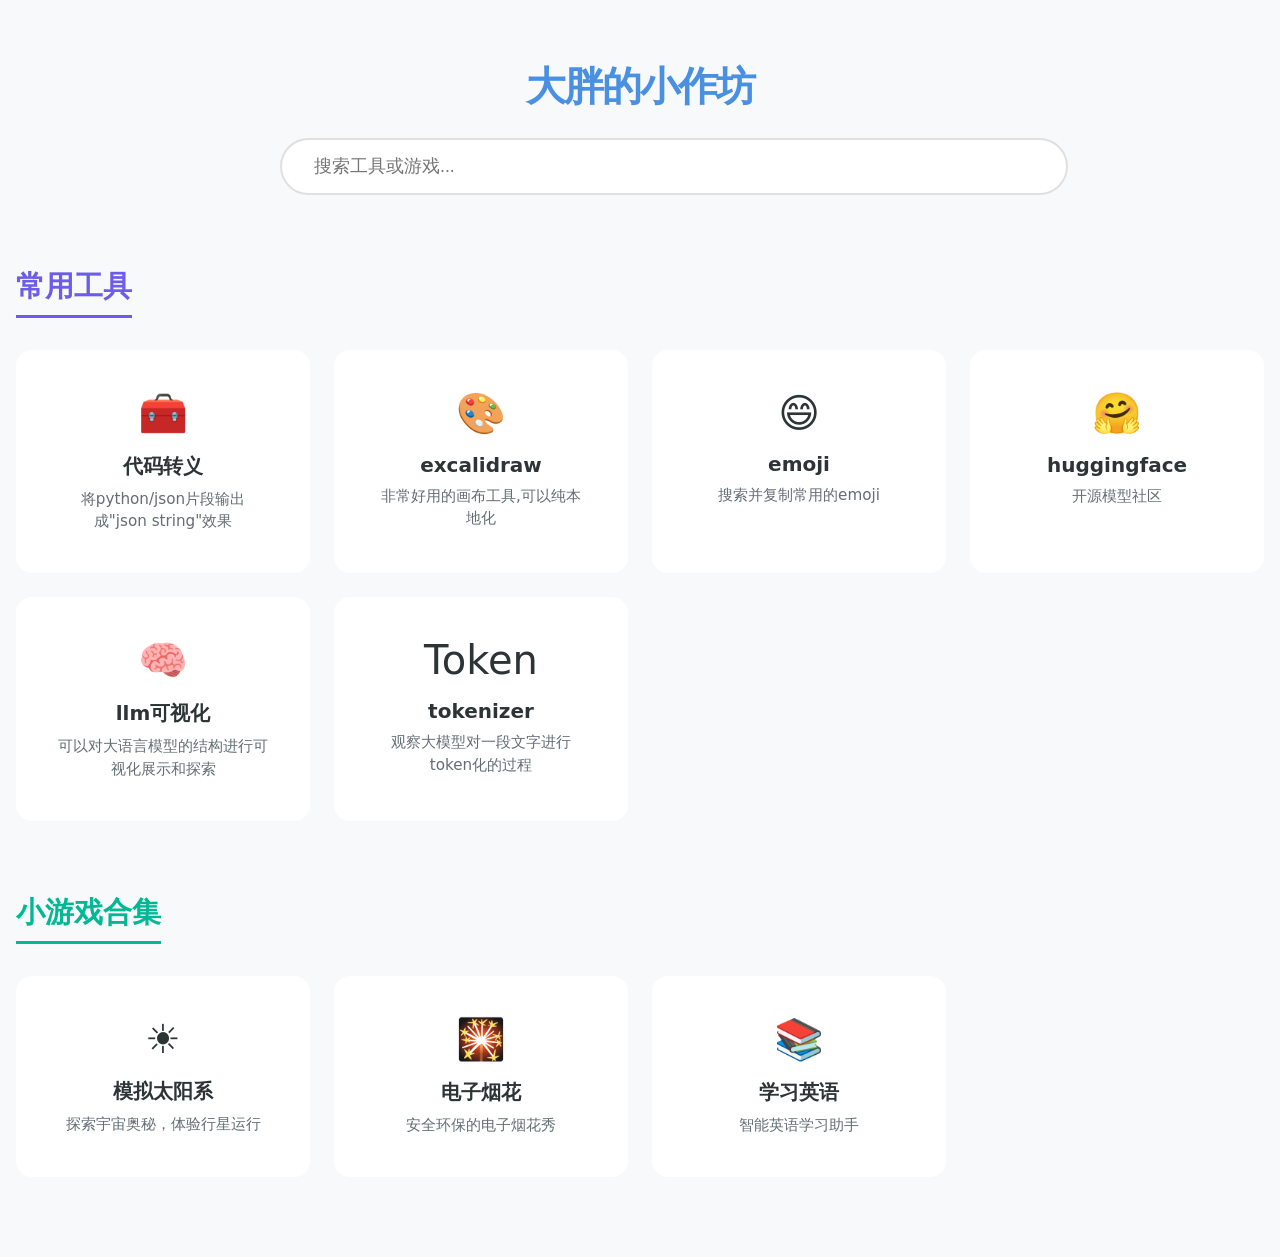
==== index.html @ 6742f0ff "Update index.html" ====
<!DOCTYPE html>
<html lang="zh-CN">
<head>
    <meta charset="UTF-8">
    <meta name="viewport" content="width=device-width, initial-scale=1.0">
    <title>大胖的小作坊-收集/制作好玩的工具、小游戏</title>
    <style>
        :root {
            --primary-color: #4a90e2;
            --tool-color: #6c5ce7;
            --game-color: #00b894;
            --text-light: #ffffff;
        }

        body {
            font-family: 'Segoe UI', system-ui, sans-serif;
            max-width: 1280px;
            margin: 0 auto;
            padding: 2rem 1rem;
            background: #f8f9fa;
            color: #2d3436;
        }

        header {
            text-align: center;
            margin-bottom: 3rem;
        }

        h1 {
            font-size: 2.5rem;
            color: var(--primary-color);
            margin-bottom: 1.5rem;
            font-weight: 600;
            letter-spacing: -0.05em;
        }

        .search-container {
            max-width: 720px;
            margin: 0 auto 3rem;
            position: relative;
        }

        #search {
            width: 100%;
            padding: 1rem 2rem;
            border: 2px solid #e0e0e0;
            border-radius: 50px;
            font-size: 1.1rem;
            transition: all 0.3s ease;
            background: #ffffff;
        }

        #search:focus {
            outline: none;
            border-color: var(--primary-color);
            box-shadow: 0 4px 12px rgba(74, 144, 226, 0.15);
        }

        .category-section {
            margin-bottom: 3rem;
        }

        .category-title {
            font-size: 1.8rem;
            margin-bottom: 2rem;
            padding-bottom: 0.5rem;
            border-bottom: 3px solid;
            display: inline-block;
        }

        .category-tools .category-title {
            color: var(--tool-color);
            border-color: var(--tool-color);
        }

        .category-games .category-title {
            color: var(--game-color);
            border-color: var(--game-color);
        }

        .cards-container {
            display: grid;
            grid-template-columns: repeat(auto-fill, minmax(280px, 1fr));
            gap: 1.5rem;
        }

        .card {
            background: white;
            border-radius: 16px;
            padding: 1.5rem;
            transition: transform 0.2s, box-shadow 0.2s;
            cursor: pointer;
            text-decoration: none;
            color: inherit;
            position: relative;
            overflow: hidden;
        }

        .card::before {
            content: '';
            position: absolute;
            top: 0;
            left: 0;
            width: 100%;
            height: 4px;
            background: linear-gradient(90deg, var(--category-color), transparent);
        }

        .card-tool {
            --category-color: var(--tool-color);
        }

        .card-game {
            --category-color: var(--game-color);
        }

        .card:hover {
            transform: translateY(-5px);
            box-shadow: 0 12px 24px rgba(0, 0, 0, 0.08);
        }

        .card-content {
            text-align: center;
            padding: 1rem;
        }

        .card-icon {
            font-size: 2.5rem;
            margin-bottom: 1rem;
            color: var(--category-color);
        }

        .card-title {
            font-size: 1.25rem;
            margin: 0 0 0.5rem;
            font-weight: 600;
            color: var(--category-color);
        }

        .card-desc {
            color: #636e72;
            font-size: 0.95rem;
            line-height: 1.5;
            margin: 0;
        }

        .no-results {
            text-align: center;
            grid-column: 1 / -1;
            padding: 4rem;
            color: #636e72;
            font-size: 1.1rem;
        }
    </style>
</head>
<body>
    <header>
        <h1>大胖的小作坊</h1>
        <div class="search-container">
            <input type="text" id="search" placeholder="搜索工具或游戏..." oninput="filterItems()">
        </div>
    </header>

    <main>
        <section class="category-section category-tools">
            <h2 class="category-title">常用工具</h2>
            <div class="cards-container" id="tools-container"></div>
        </section>

        <section class="category-section category-games">
            <h2 class="category-title">小游戏合集</h2>
            <div class="cards-container" id="games-container"></div>
        </section>
    </main>

    <script>
        // 数据源
        const items = [
            {
                name: "模拟太阳系",
                href: "solar_system.html",
                category: "games",
                desc: "探索宇宙奥秘，体验行星运行",
                icon: "☀️"
            },
            {
                name: "电子烟花",
                href: "fireworks.html",
                category: "games",
                desc: "安全环保的电子烟花秀",
                icon: "🎇"
            },
            {
                name: "学习英语",
                href: "learn_english.html",
                category: "games",
                desc: "智能英语学习助手",
                icon: "📚️"
            },
            {
                name: "代码转义",
                href: "code_escape.html",
                category: "tools",
                desc: "将python/json片段输出成\"json string\"效果",
                icon: "🧰"
            },
            {
                name: "excalidraw",
                href: "https://excalidraw.com/",
                category: "tools",
                desc: "非常好用的画布工具,可以纯本地化",
                icon: "🎨"
            },
            {
                name: "emoji",
                href: "https://emoji6.com/emojiall/",
                category: "tools",
                desc: "搜索并复制常用的emoji",
                icon: "😄"
            },
            {
                name: "huggingface",
                href: "https://huggingface.co/",
                category: "tools",
                desc: "开源模型社区",
                icon: "🤗"
            },
            {
                name: "llm可视化",
                href: "https://bbycroft.net/llm",
                category: "tools",
                desc: "可以对大语言模型的结构进行可视化展示和探索",
                icon: "🧠"
            },
            {
                name: "tokenizer",
                href: "https://tiktokenizer.vercel.app/",
                category: "tools",
                desc: "观察大模型对一段文字进行token化的过程",
                icon: "Token"
            }
        ];

        // 生成卡片
        function createCard(item) {
            const card = document.createElement('a');
            card.className = `card card-${item.category}`;
            card.href = item.href;
            card.innerHTML = `
                <div class="card-content">
                    <div class="card-icon">${item.icon}</div>
                    <h3 class="card-title">${item.name}</h3>
                    <p class="card-desc">${item.desc}</p>
                </div>
            `;
            return card;
        }

        // 显示所有项目
        function displayItems() {
            const toolsContainer = document.getElementById('tools-container');
            const gamesContainer = document.getElementById('games-container');

            items.forEach(item => {
                const card = createCard(item);
                if (item.category === 'tools') {
                    toolsContainer.appendChild(card);
                } else {
                    gamesContainer.appendChild(card);
                }
            });
        }

        // 过滤项目
        function filterItems() {
            const searchTerm = document.getElementById('search').value.toLowerCase();
            const allCards = document.querySelectorAll('.card');
            let visibleCount = 0;

            allCards.forEach(card => {
                const title = card.querySelector('.card-title').textContent.toLowerCase();
                const desc = card.querySelector('.card-desc').textContent.toLowerCase();
                const match = title.includes(searchTerm) || desc.includes(searchTerm);
                
                card.style.display = match ? 'block' : 'none';
                if (match) visibleCount++;
            });

            handleNoResults(visibleCount);
        }

        // 处理无结果状态
        function handleNoResults(visibleCount) {
            const containers = document.querySelectorAll('.cards-container');
            containers.forEach(container => {
                let existingMessage = container.querySelector('.no-results');
                
                if (visibleCount === 0 && !existingMessage) {
                    const message = document.createElement('div');
                    message.className = 'no-results';
                    message.textContent = '未找到匹配结果';
                    container.appendChild(message);
                } else if (existingMessage) {
                    existingMessage.remove();
                }
            });
        }

        // 初始化
        window.onload = displayItems;
    </script>
</body>
</html>
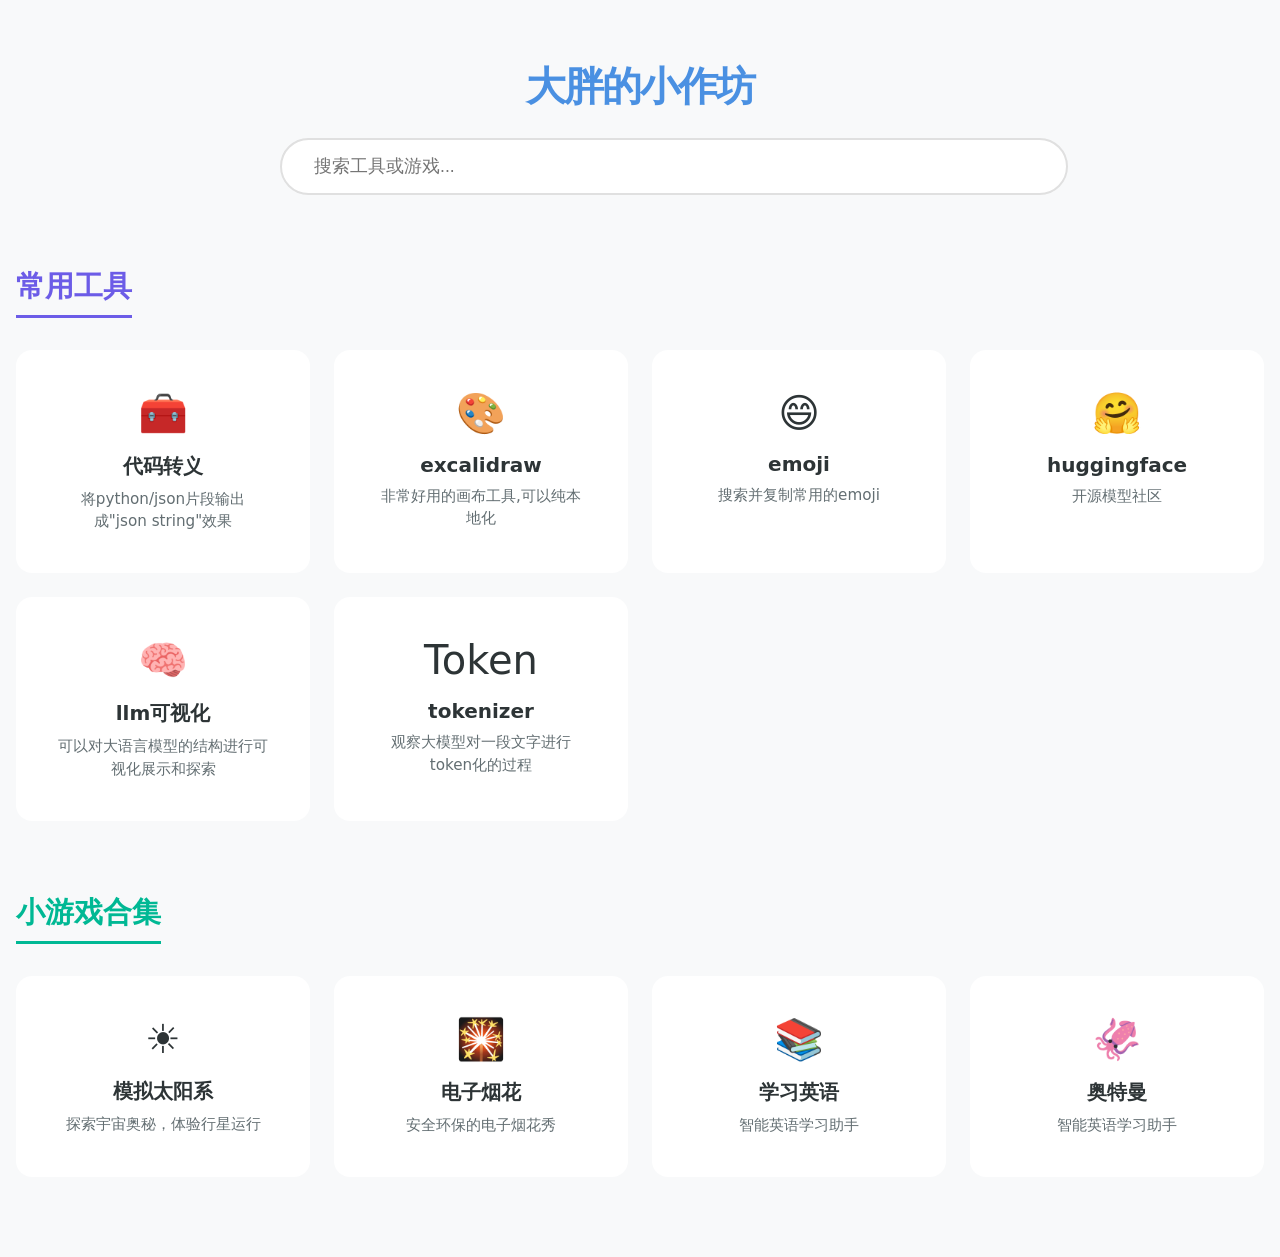
==== commit 7c8ce72c: "Update index.html" ====
--- a/index.html
+++ b/index.html
@@ -196,6 +196,13 @@
                 category: "games",
                 desc: "智能英语学习助手",
                 icon: "📚️"
+            },
+            {
+                name: "奥特曼",
+                href: "learn_english.html",
+                category: "games",
+                desc: "智能英语学习助手",
+                icon: "🦑"
             },
             {
                 name: "代码转义",
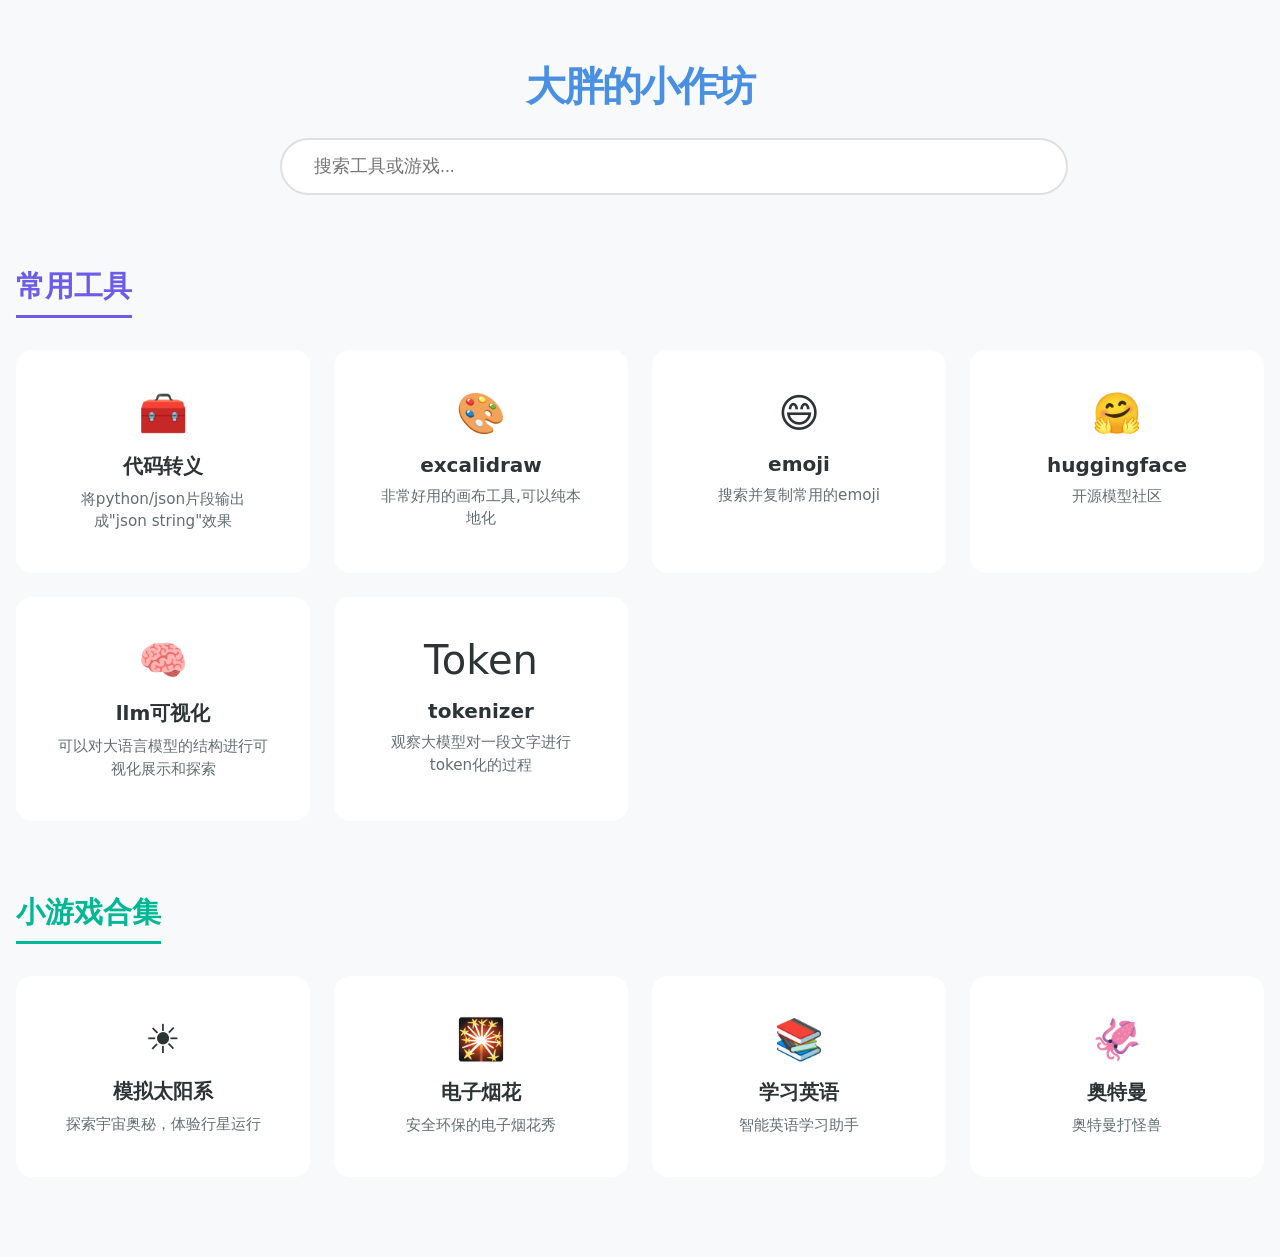
==== commit 9cec9b19: "Update index.html" ====
--- a/index.html
+++ b/index.html
@@ -199,9 +199,9 @@
             },
             {
                 name: "奥特曼",
-                href: "learn_english.html",
+                href: "ultman.html",
                 category: "games",
-                desc: "智能英语学习助手",
+                desc: "奥特曼打怪兽",
                 icon: "🦑"
             },
             {
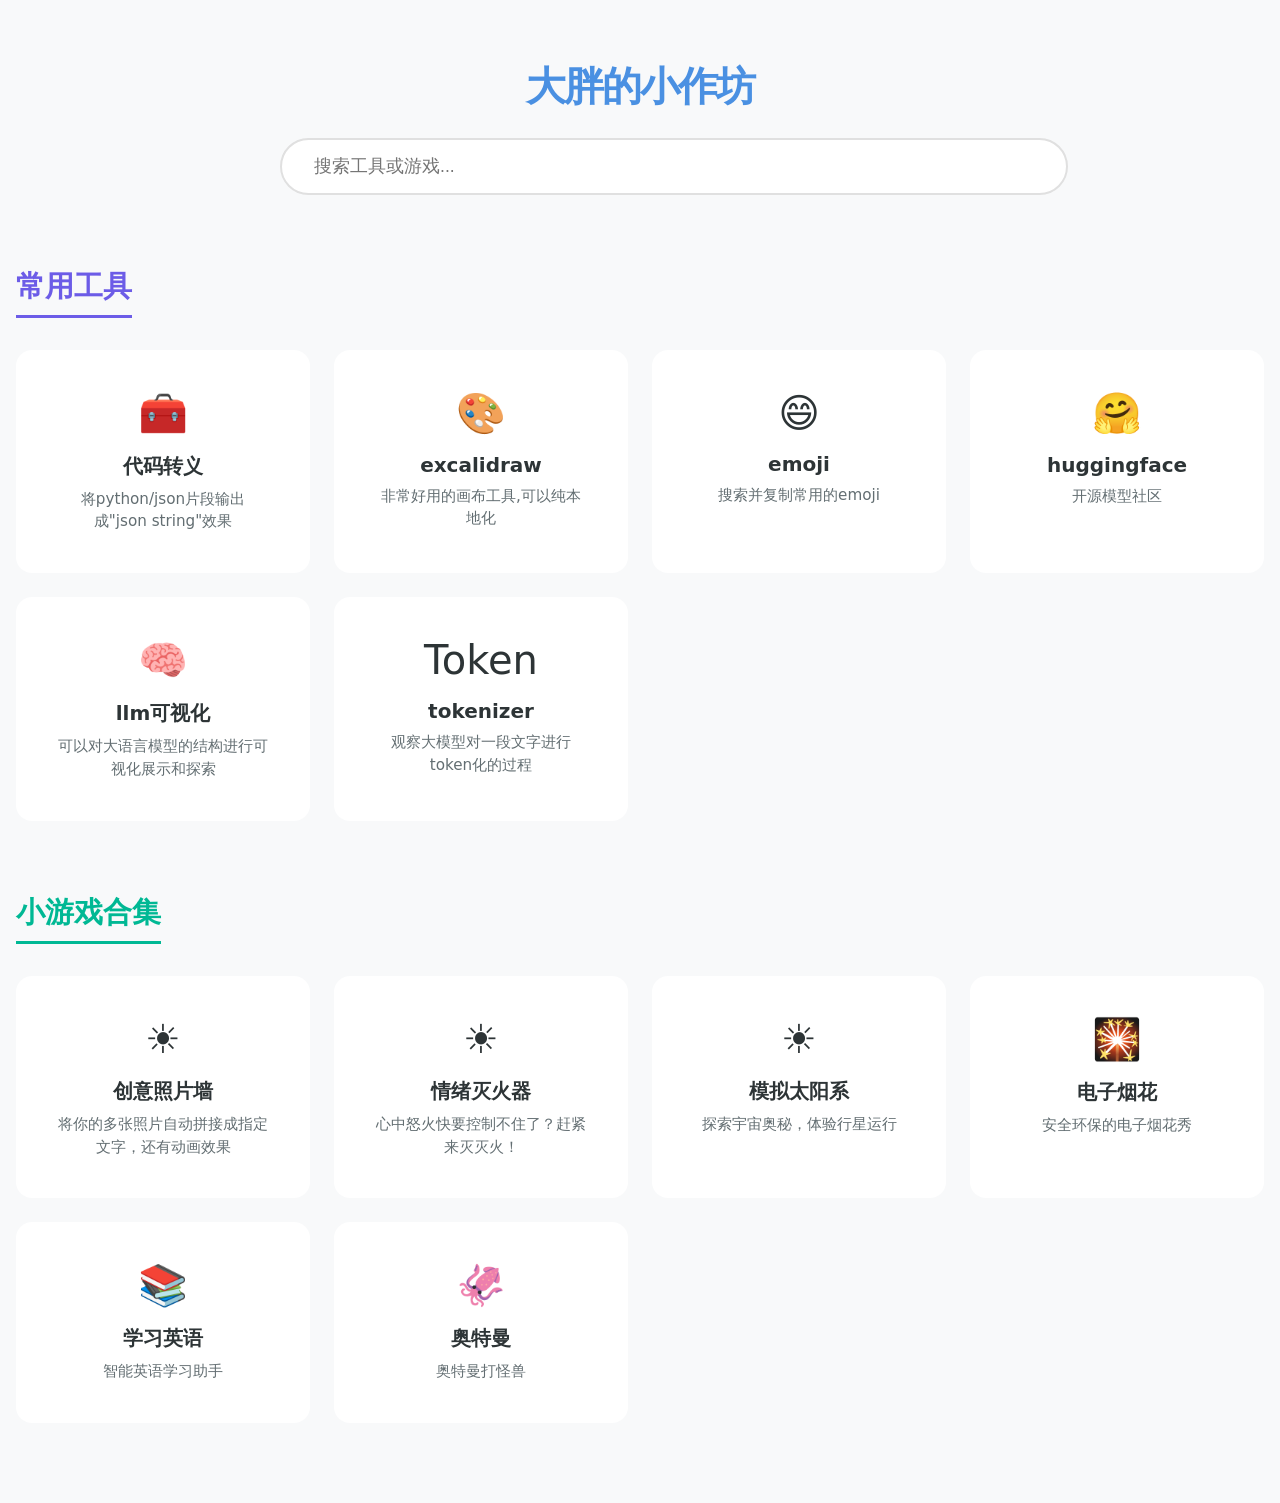
==== commit 80ca37b4: "Update index.html 增加 情绪灭火器和创意照片墙" ====
--- a/index.html
+++ b/index.html
@@ -176,6 +176,20 @@
     <script>
         // 数据源
         const items = [
+            {
+                name: "创意照片墙",
+                href: "dynamic_image_words.html",
+                category: "games",
+                desc: "将你的多张照片自动拼接成指定文字，还有动画效果",
+                icon: "☀️"
+            },
+            {
+                name: "情绪灭火器",
+                href: "emotion_extinguisher.html",
+                category: "games",
+                desc: "心中怒火快要控制不住了？赶紧来灭灭火！",
+                icon: "☀️"
+            },
             {
                 name: "模拟太阳系",
                 href: "solar_system.html",
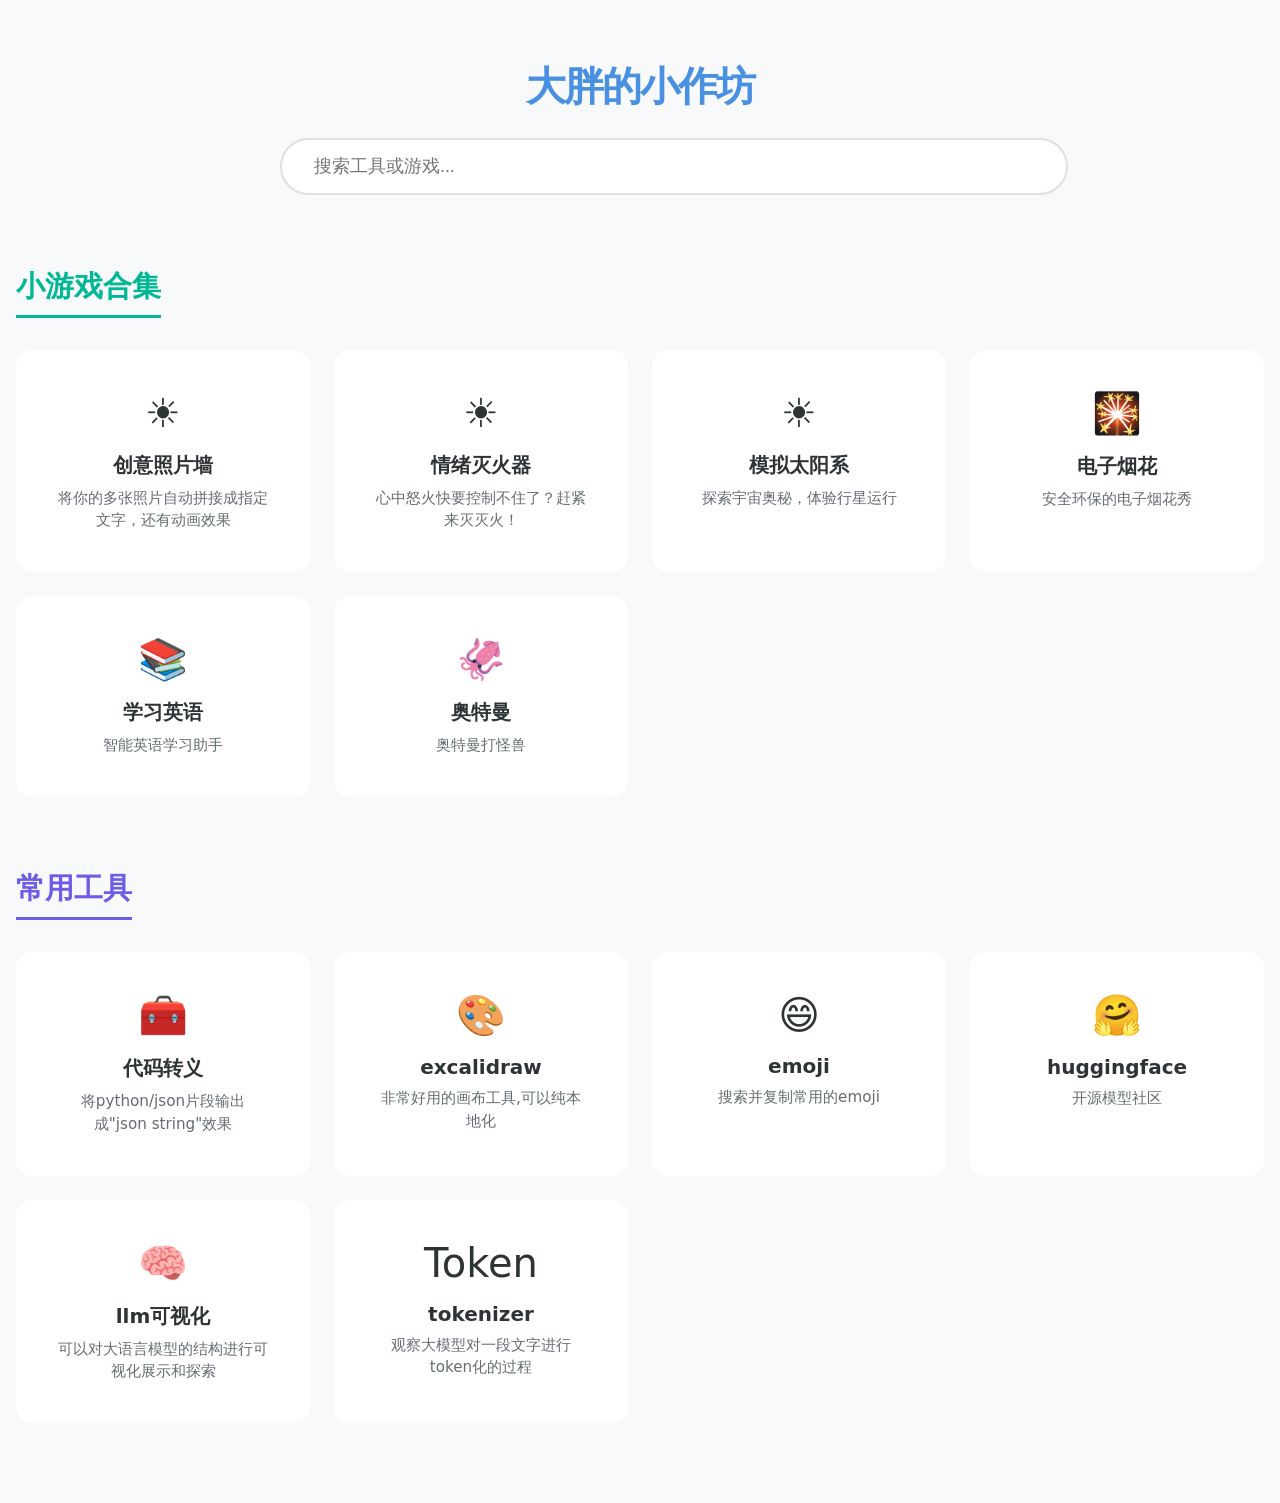
==== commit d3e578ee: "Update index.html" ====
--- a/index.html
+++ b/index.html
@@ -162,15 +162,16 @@
     </header>
 
     <main>
+        <section class="category-section category-games">
+            <h2 class="category-title">小游戏合集</h2>
+            <div class="cards-container" id="games-container"></div>
+        </section>
+        
         <section class="category-section category-tools">
             <h2 class="category-title">常用工具</h2>
             <div class="cards-container" id="tools-container"></div>
         </section>
-
-        <section class="category-section category-games">
-            <h2 class="category-title">小游戏合集</h2>
-            <div class="cards-container" id="games-container"></div>
-        </section>
+        
     </main>
 
     <script>
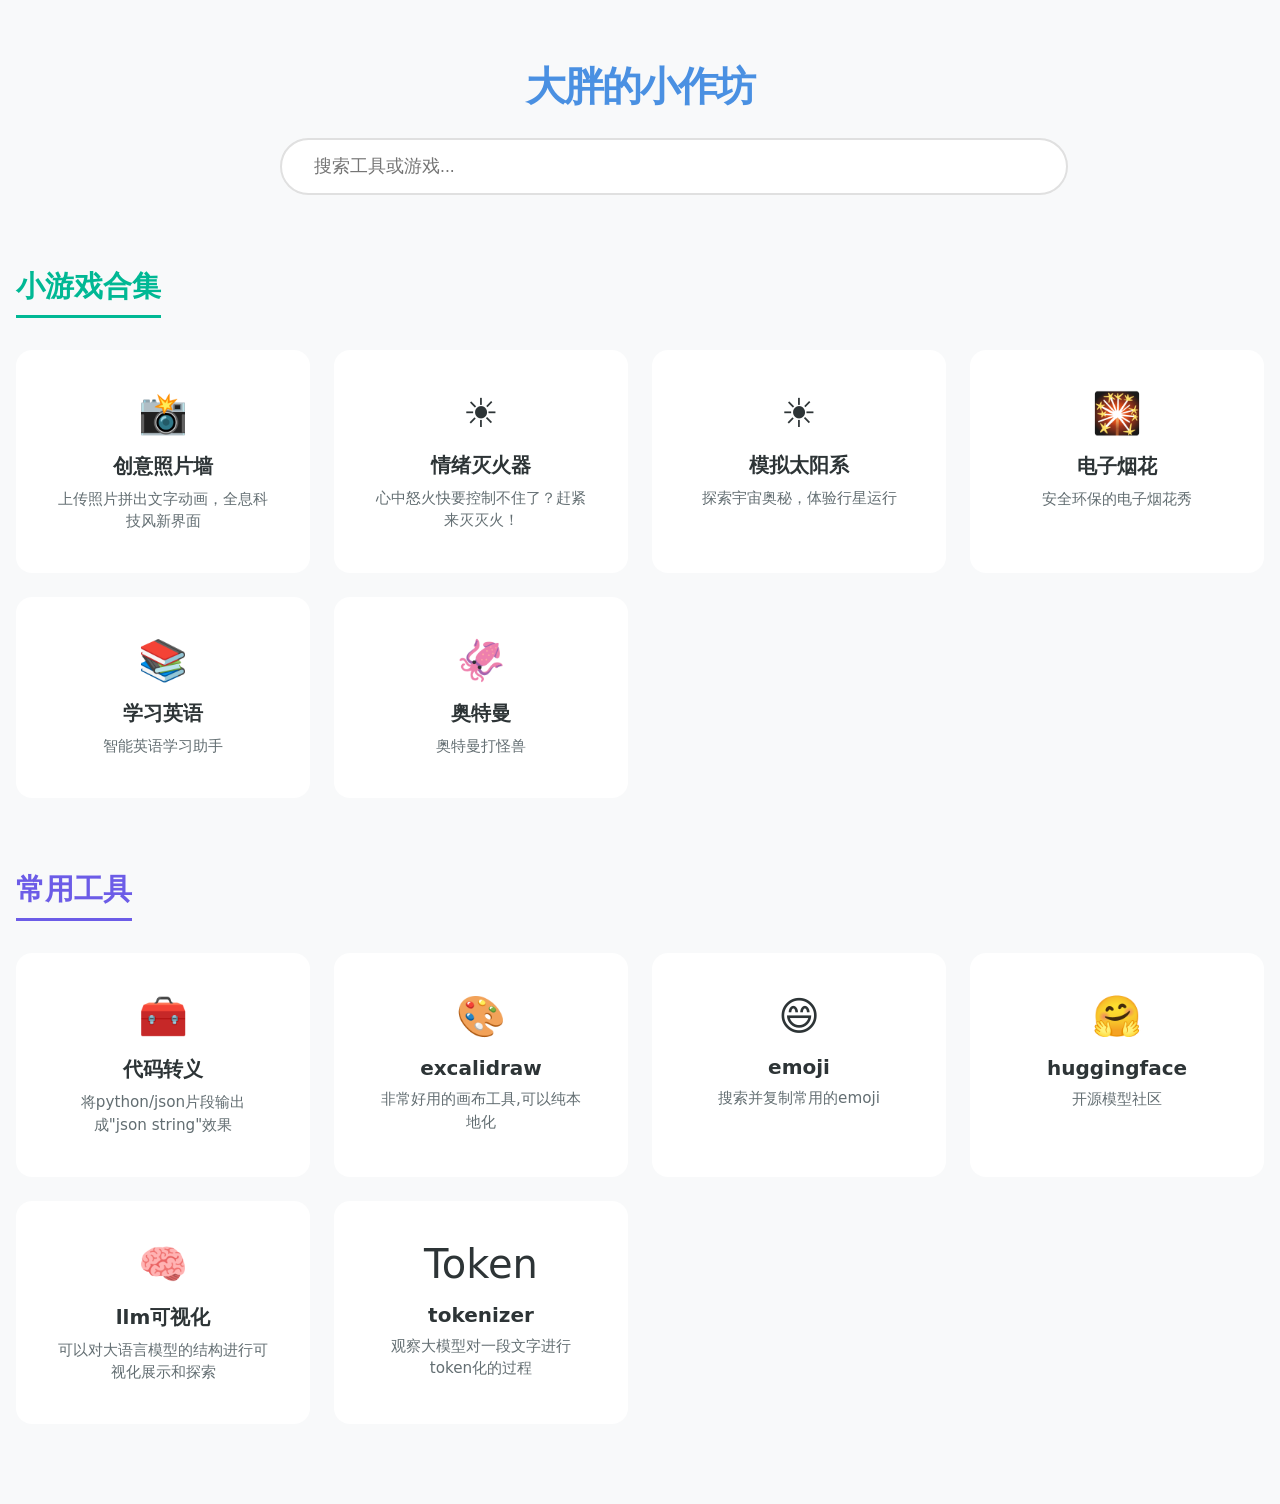
==== commit 3c82eee0: "Add image mosaic mode: photos as pixels to recreate a reference image New "拼图片" mode alongside exist" ====
--- a/index.html
+++ b/index.html
@@ -179,10 +179,10 @@
         const items = [
             {
                 name: "创意照片墙",
-                href: "dynamic_image_words.html",
-                category: "games",
-                desc: "将你的多张照片自动拼接成指定文字，还有动画效果",
-                icon: "☀️"
+                href: "photowall/index.html",
+                category: "games",
+                desc: "上传照片拼出文字动画，全息科技风新界面",
+                icon: "📸"
             },
             {
                 name: "情绪灭火器",
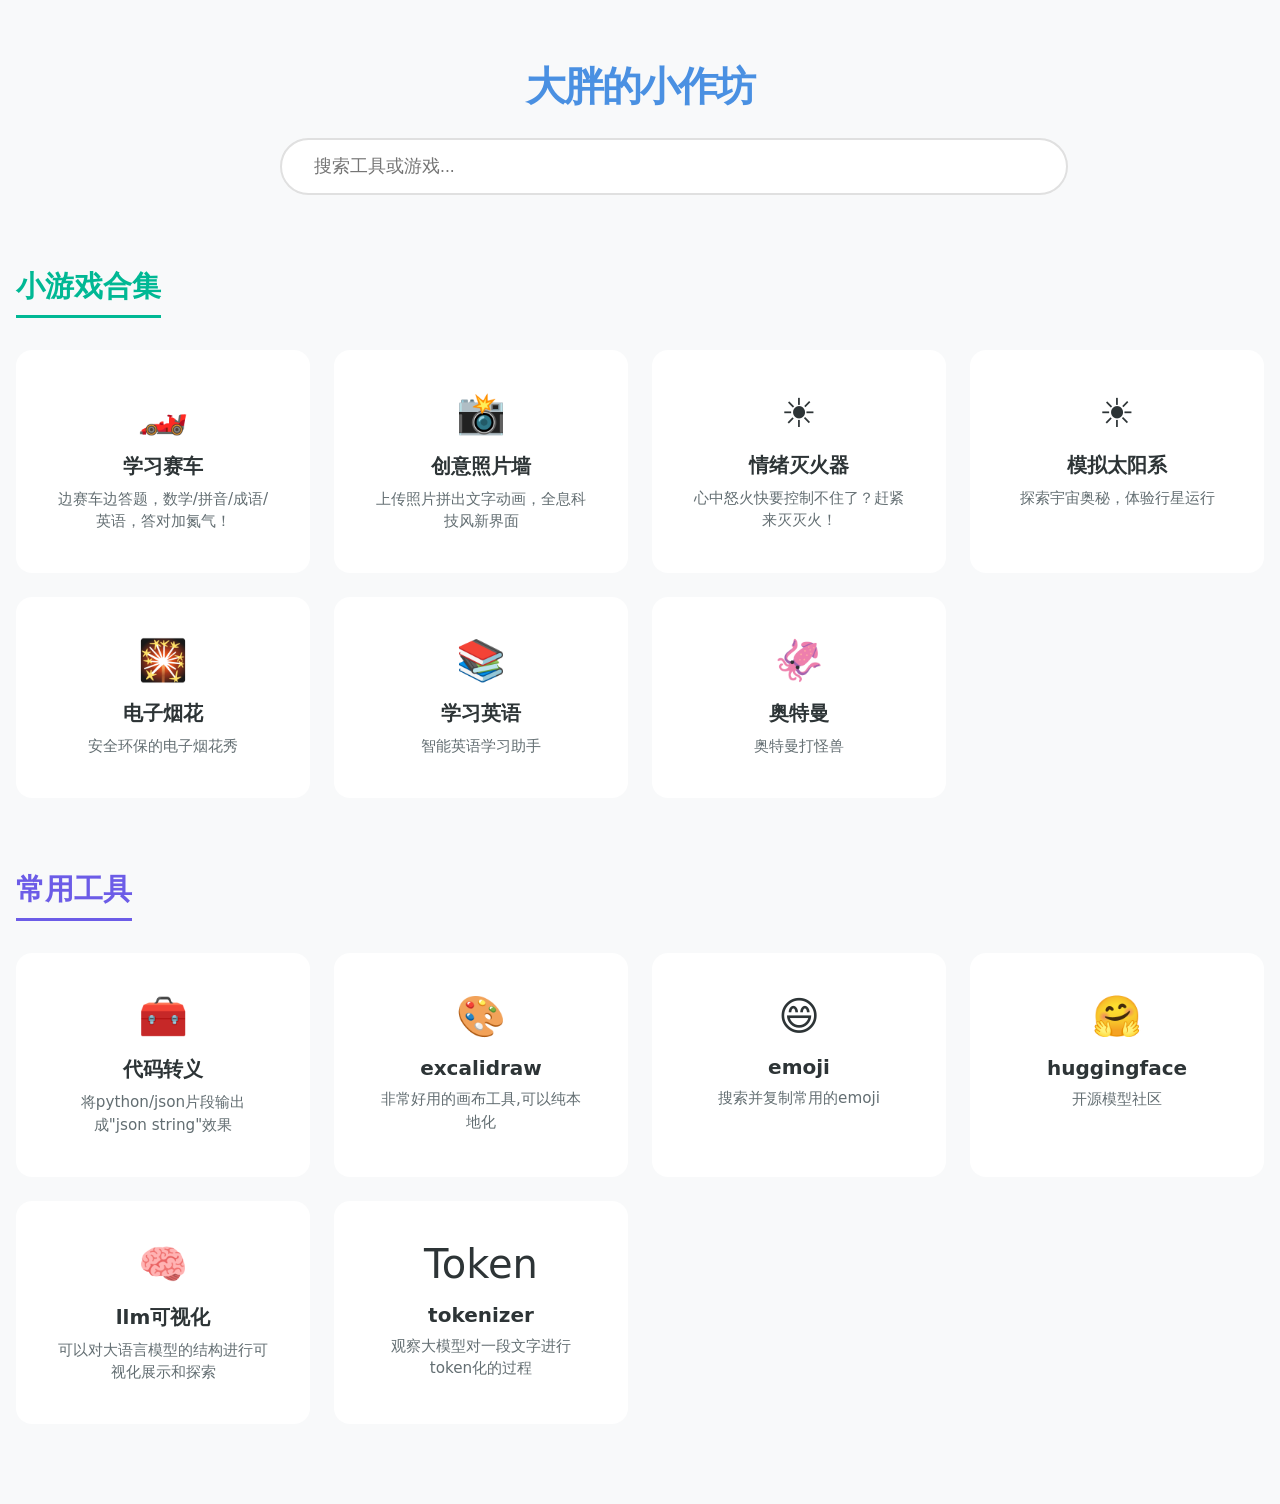
==== commit 9413e590: "Add study race game link to games index Co-Authored-By: Claude Opus 4.6 <noreply@anthropic.com>" ====
--- a/index.html
+++ b/index.html
@@ -177,6 +177,13 @@
     <script>
         // 数据源
         const items = [
+            {
+                name: "学习赛车",
+                href: "study_race/index.html",
+                category: "games",
+                desc: "边赛车边答题，数学/拼音/成语/英语，答对加氮气！",
+                icon: "🏎️"
+            },
             {
                 name: "创意照片墙",
                 href: "photowall/index.html",
